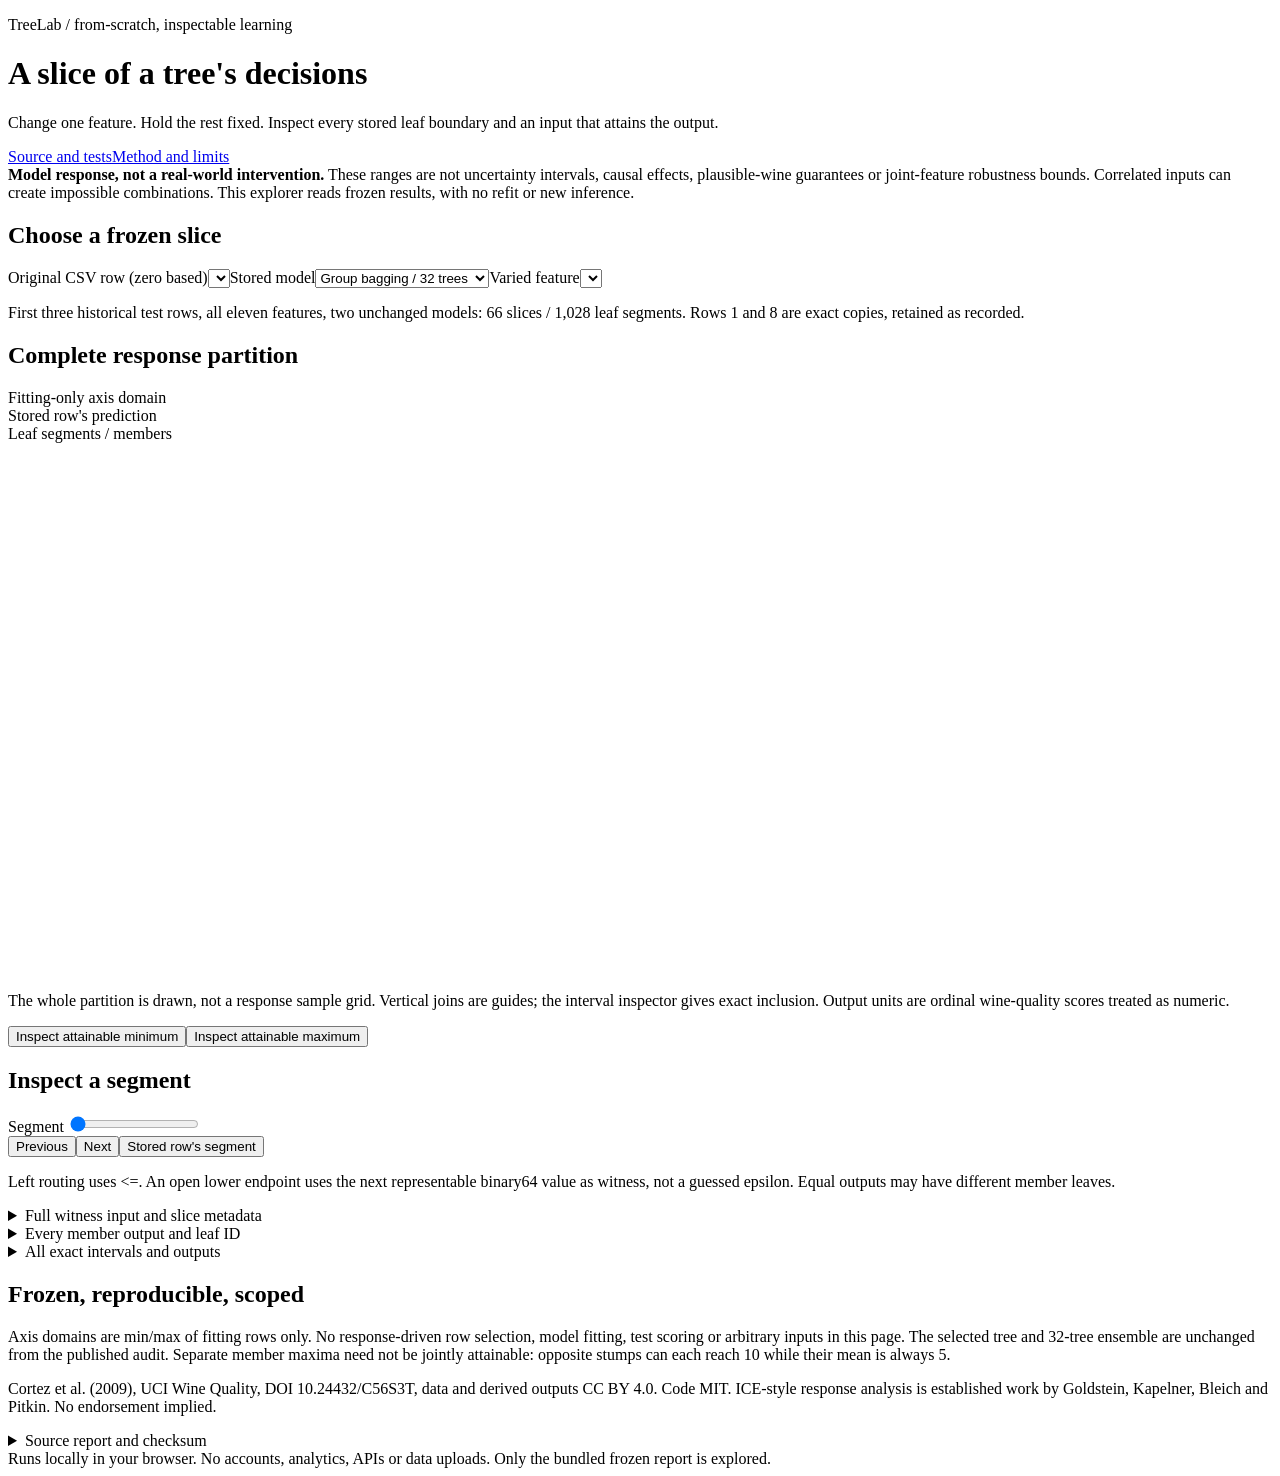
==== docs/index.html @ 9ac62d8c "Rename 1-index.html to index.html" ====
<!doctype html>
<html lang="en"><head><meta charset="utf-8"><meta name="viewport" content="width=device-width,initial-scale=1"><meta name="description" content="Explore 66 frozen tree-response slices. Exact boundaries, member leaves and attainable input witnesses. Model response, not causal effects or uncertainty."><title>TreeLab / response explorer</title><link rel="stylesheet" href="style.css"><script defer src="data.js"></script><script defer src="geometry.js"></script><script defer src="app.js"></script></head>
<body><main><header><p class="eyebrow">TreeLab / from-scratch, inspectable learning</p><h1>A slice of a tree's decisions</h1><p class="intro">Change one feature. Hold the rest fixed. Inspect every stored leaf boundary and an input that attains the output.</p><nav aria-label="Project"><a href="https://github.com/midya8/treelab">Source and tests</a><a href="https://github.com/midya8/treelab/blob/main/SWEEPS.md">Method and limits</a></nav></header>
<aside class="note"><strong>Model response, not a real-world intervention.</strong> These ranges are not uncertainty intervals, causal effects, plausible-wine guarantees or joint-feature robustness bounds. Correlated inputs can create impossible combinations. This explorer reads frozen results, with no refit or new inference.</aside>
<noscript><p>JavaScript is required for the explorer. The source repository contains the full JSON report and static audit figures.</p></noscript>
<p id="error" role="alert" hidden></p>
<section aria-labelledby="choose"><h2 id="choose">Choose a frozen slice</h2><div class="controls"><label>Original CSV row (zero based)<select id="row"></select></label><label>Stored model<select id="model"><option value="bagging_32">Group bagging / 32 trees</option><option value="selected_cart">Selected CART / one tree</option></select></label><label>Varied feature<select id="feature"></select></label></div><p class="caption">First three historical test rows, all eleven features, two unchanged models: 66 slices / 1,028 leaf segments. Rows 1 and 8 are exact copies, retained as recorded.</p></section>
<section aria-labelledby="response-title"><h2 id="response-title">Complete response partition</h2><div class="facts"><div><span>Fitting-only axis domain</span><strong id="domain"></strong></div><div><span>Stored row's prediction</span><strong id="base"></strong></div><div><span>Leaf segments / members</span><strong id="counts"></strong></div></div><p id="axis-title" class="caption"></p><svg id="chart" viewBox="0 0 960 390" role="img" aria-labelledby="chart-title chart-desc"><title id="chart-title">One-feature response</title><desc id="chart-desc">Piecewise-constant model response. Exact interval boundaries and values are available below.</desc><g id="chart-content"></g></svg><p class="caption">The whole partition is drawn, not a response sample grid. Vertical joins are guides; the interval inspector gives exact inclusion. Output units are ordinal wine-quality scores treated as numeric.</p>
<div class="extrema"><button id="minimum" type="button">Inspect attainable minimum</button><button id="maximum" type="button">Inspect attainable maximum</button></div><p id="extrema-summary"></p></section>
<section aria-labelledby="inspect"><h2 id="inspect">Inspect a segment</h2><label for="segment">Segment <output id="segment-label"></output></label><input id="segment" type="range" min="0" value="0" step="1"><div class="step-buttons"><button id="previous" type="button">Previous</button><button id="next" type="button">Next</button><button id="observed" type="button">Stored row's segment</button></div><div id="segment-info" class="facts" aria-live="polite"></div><p class="caption">Left routing uses &lt;=. An open lower endpoint uses the next representable binary64 value as witness, not a guessed epsilon. Equal outputs may have different member leaves.</p>
<details id="witness-details"><summary>Full witness input and slice metadata</summary><pre id="witness"></pre><div class="step-buttons"><button id="copy" type="button">Copy witness JSON</button><button id="download" type="button">Download witness JSON</button></div><p id="copy-status" role="status"></p></details>
<details id="members-details"><summary>Every member output and leaf ID</summary><p class="caption">This is the mean of the displayed members on one common axis segment, not an average of separately attainable extrema.</p><ol id="members"></ol></details>
<details id="all-segments-details"><summary>All exact intervals and outputs</summary><ol id="all-segments"></ol></details></section>
<section aria-labelledby="provenance"><h2 id="provenance">Frozen, reproducible, scoped</h2><p>Axis domains are min/max of fitting rows only. No response-driven row selection, model fitting, test scoring or arbitrary inputs in this page. The selected tree and 32-tree ensemble are unchanged from the published audit. Separate member maxima need not be jointly attainable: opposite stumps can each reach 10 while their mean is always 5.</p><p class="caption">Cortez et al. (2009), UCI Wine Quality, DOI 10.24432/C56S3T, data and derived outputs CC BY 4.0. Code MIT. ICE-style response analysis is established work by Goldstein, Kapelner, Bleich and Pitkin. No endorsement implied.</p><details><summary>Source report and checksum</summary><p id="source-path"></p><code id="source-hash"></code><p>Verify against the repository report with SHA-256. This is a provenance check, not a signature.</p></details></section>
<footer>Runs locally in your browser. No accounts, analytics, APIs or data uploads. Only the bundled frozen report is explored.</footer></main></body></html>
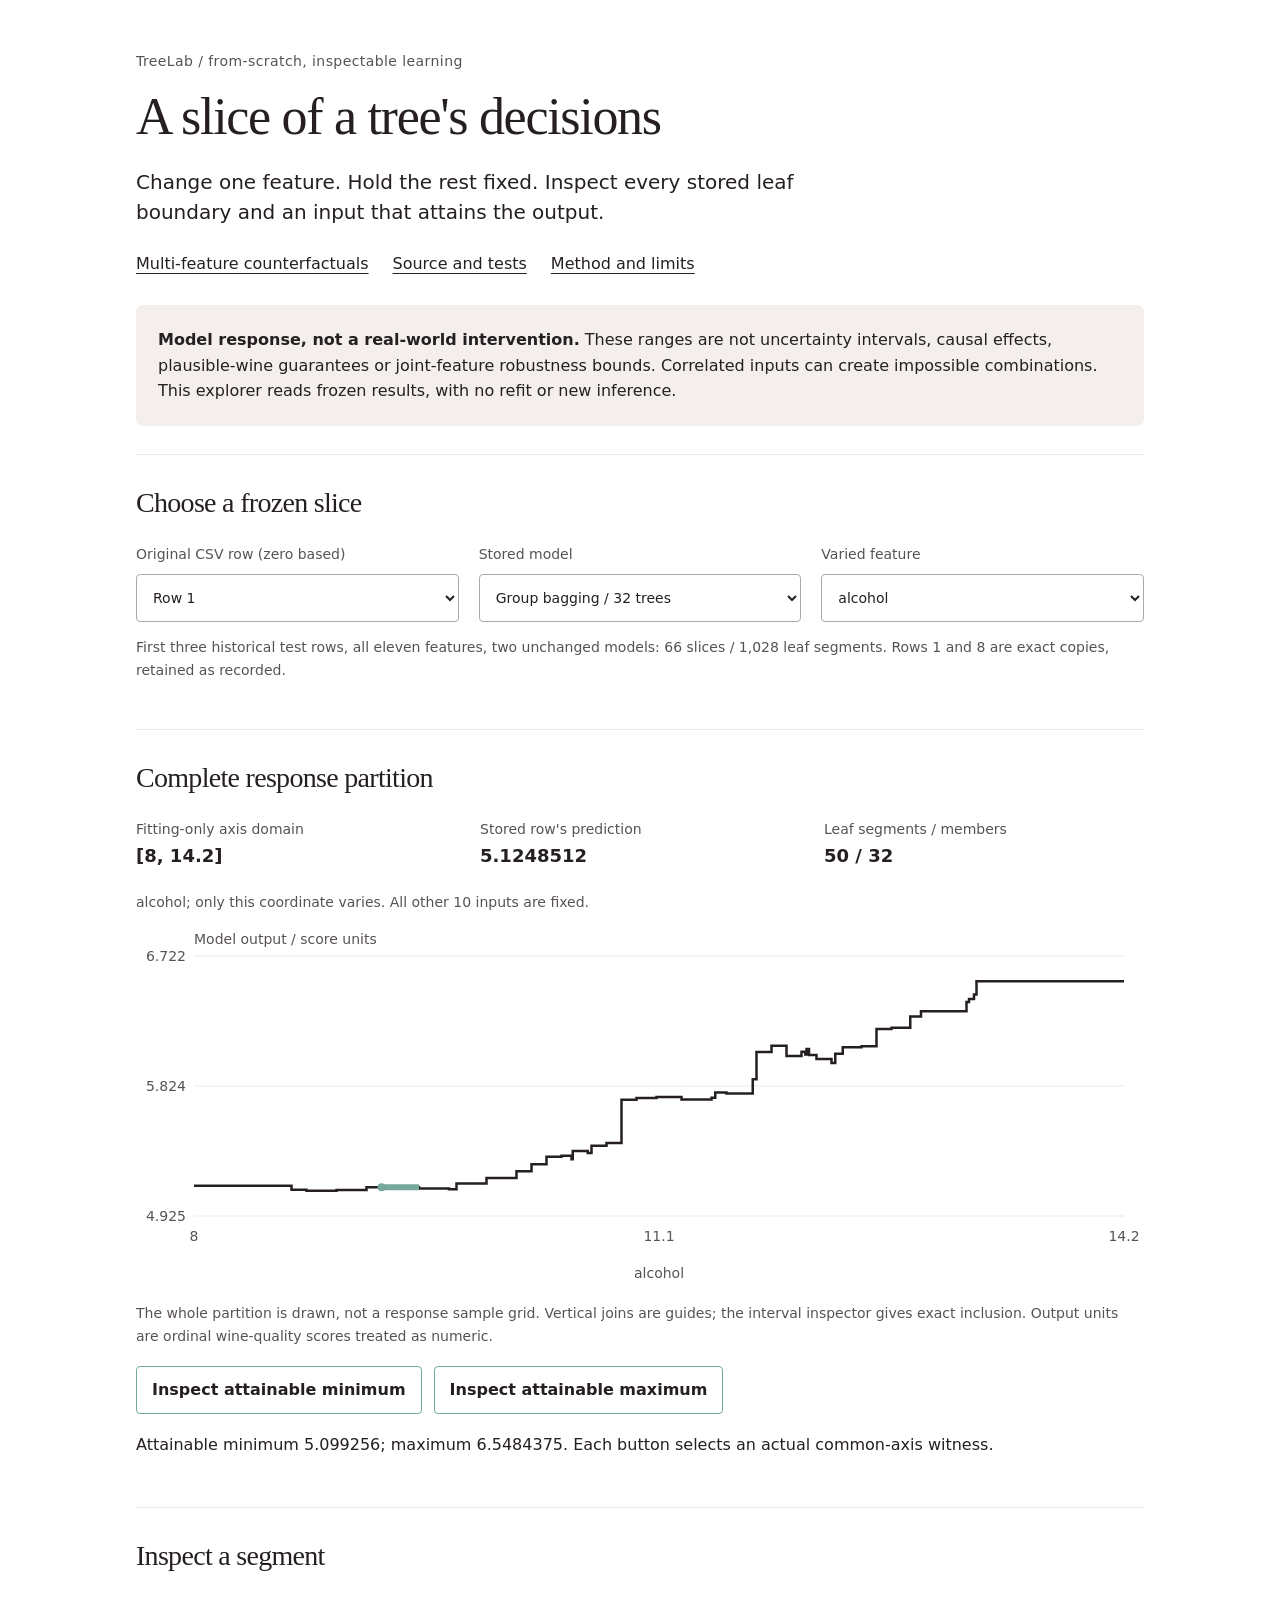
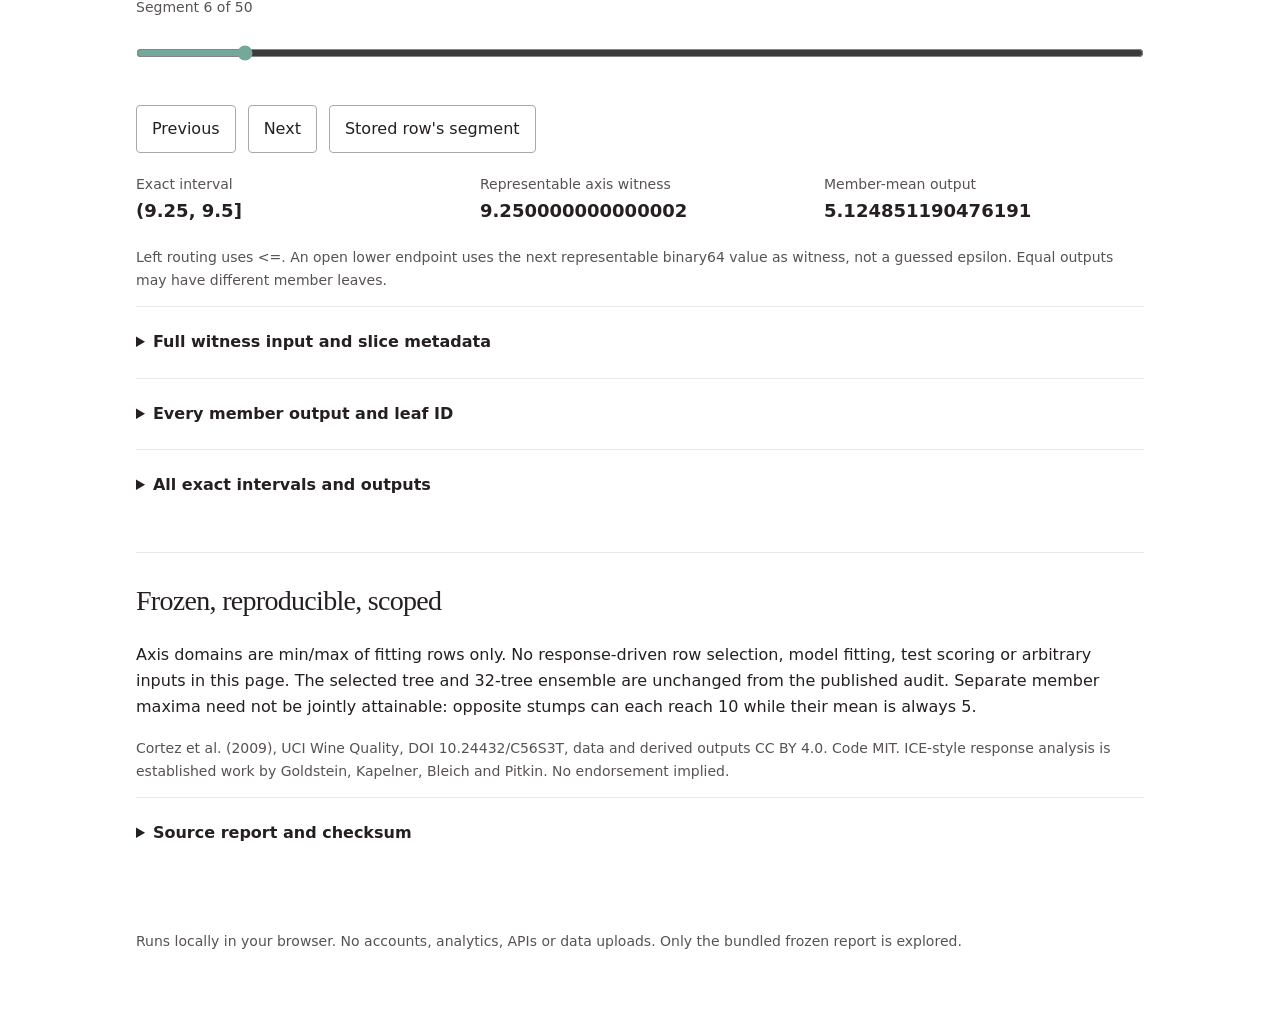
==== commit 7f81eb6b: "Update index.html" ====
--- a/docs/index.html
+++ b/docs/index.html
@@ -1,6 +1,6 @@
 <!doctype html>
 <html lang="en"><head><meta charset="utf-8"><meta name="viewport" content="width=device-width,initial-scale=1"><meta name="description" content="Explore 66 frozen tree-response slices. Exact boundaries, member leaves and attainable input witnesses. Model response, not causal effects or uncertainty."><title>TreeLab / response explorer</title><link rel="stylesheet" href="style.css"><script defer src="data.js"></script><script defer src="geometry.js"></script><script defer src="app.js"></script></head>
-<body><main><header><p class="eyebrow">TreeLab / from-scratch, inspectable learning</p><h1>A slice of a tree's decisions</h1><p class="intro">Change one feature. Hold the rest fixed. Inspect every stored leaf boundary and an input that attains the output.</p><nav aria-label="Project"><a href="https://github.com/midya8/treelab">Source and tests</a><a href="https://github.com/midya8/treelab/blob/main/SWEEPS.md">Method and limits</a></nav></header>
+<body><main><header><p class="eyebrow">TreeLab / from-scratch, inspectable learning</p><h1>A slice of a tree's decisions</h1><p class="intro">Change one feature. Hold the rest fixed. Inspect every stored leaf boundary and an input that attains the output.</p><nav aria-label="Project"><a href="counterfactual.html">Multi-feature counterfactuals</a><a href="https://github.com/midya8/treelab">Source and tests</a><a href="https://github.com/midya8/treelab/blob/main/SWEEPS.md">Method and limits</a></nav></header>
 <aside class="note"><strong>Model response, not a real-world intervention.</strong> These ranges are not uncertainty intervals, causal effects, plausible-wine guarantees or joint-feature robustness bounds. Correlated inputs can create impossible combinations. This explorer reads frozen results, with no refit or new inference.</aside>
 <noscript><p>JavaScript is required for the explorer. The source repository contains the full JSON report and static audit figures.</p></noscript>
 <p id="error" role="alert" hidden></p>
--- a/docs/style.css
+++ b/docs/style.css
@@ -0,0 +1 @@
+:root{color-scheme:light;--ink:#251f21;--muted:#585254;--rule:#eae9ea;--teal:#73a89a;--ground:#f4efec}*{box-sizing:border-box}body{margin:0;background:white;color:var(--ink);font:16px/1.65 system-ui,-apple-system,sans-serif}main{max-width:1080px;margin:auto;padding:36px}h1,h2{font-family:Georgia,serif;font-weight:400;letter-spacing:-.025em;line-height:1.15}h1{font-size:clamp(32px,5vw,52px);margin:12px 0 20px}h2{font-size:28px;margin:0 0 24px}.eyebrow,.caption,footer{color:var(--muted)}.eyebrow{font-size:14px;letter-spacing:.03em}.intro{max-width:750px;font-size:20px;line-height:1.5}nav{display:flex;gap:24px;flex-wrap:wrap;margin:24px 0}a{color:var(--ink);text-underline-offset:4px}a:hover{text-decoration-thickness:2px}.note{background:var(--ground);border-radius:8px;padding:22px;margin:28px 0;line-height:1.6}section{padding:32px 0;border-top:1px solid var(--rule)}.controls{display:grid;grid-template-columns:repeat(3,minmax(0,1fr));gap:20px}label{display:block;font-size:14px;color:var(--muted)}select,button,input{font:inherit}select{width:100%;margin-top:8px;padding:12px;border:1px solid #aaa;border-radius:4px;background:white;color:var(--ink);min-height:48px}.caption{font-size:14px;line-height:1.65}button{background:white;border:1px solid #aaa;border-radius:4px;padding:10px 15px;min-height:46px;color:var(--ink);cursor:pointer}button:hover:not(:disabled){background:var(--ground)}button:disabled{opacity:.5;cursor:default}button:focus-visible,select:focus-visible,summary:focus-visible,input:focus-visible{outline:3px solid var(--teal);outline-offset:4px}.facts{display:grid;grid-template-columns:repeat(3,minmax(0,1fr));gap:24px;margin:20px 0}.facts span{display:block;font-size:14px;color:var(--muted)}.facts strong{display:block;font-size:18px;font-weight:600;overflow-wrap:anywhere}.extrema,.step-buttons{display:flex;flex-wrap:wrap;gap:12px;margin:18px 0}.extrema button{border-color:var(--teal);font-weight:600}svg{width:100%;height:auto;display:block;overflow:visible}input[type=range]{width:100%;height:44px;accent-color:var(--teal);margin:12px 0}.selected-output{color:var(--teal);font-weight:600}details{border-top:1px solid var(--rule);padding:12px 0}summary{cursor:pointer;padding:10px 0;min-height:44px;font-weight:600}pre,code{font:13px/1.6 ui-monospace,monospace;white-space:pre-wrap;overflow-wrap:anywhere}pre{background:#faf9f8;padding:18px;border-radius:4px}ol{padding-left:24px}li{padding:8px 0;overflow-wrap:anywhere}#members{display:grid;grid-template-columns:repeat(2,minmax(0,1fr));gap:0 32px}#all-segments button{text-align:left;width:100%;font-size:14px}footer{padding:30px 0;font-size:14px}#error{color:#a51d1d}p{overflow-wrap:anywhere}@media(max-width:700px){main{padding:24px}h2{font-size:24px}.controls,.facts{grid-template-columns:1fr;gap:16px}.facts{margin:18px 0}.facts strong{font-size:17px}.note{padding:18px}.intro{font-size:18px}#members{grid-template-columns:1fr}section{padding:26px 0}.extrema button{width:100%}svg{min-height:185px}button{max-width:100%}}@media(prefers-reduced-motion:reduce){*{scroll-behavior:auto}}
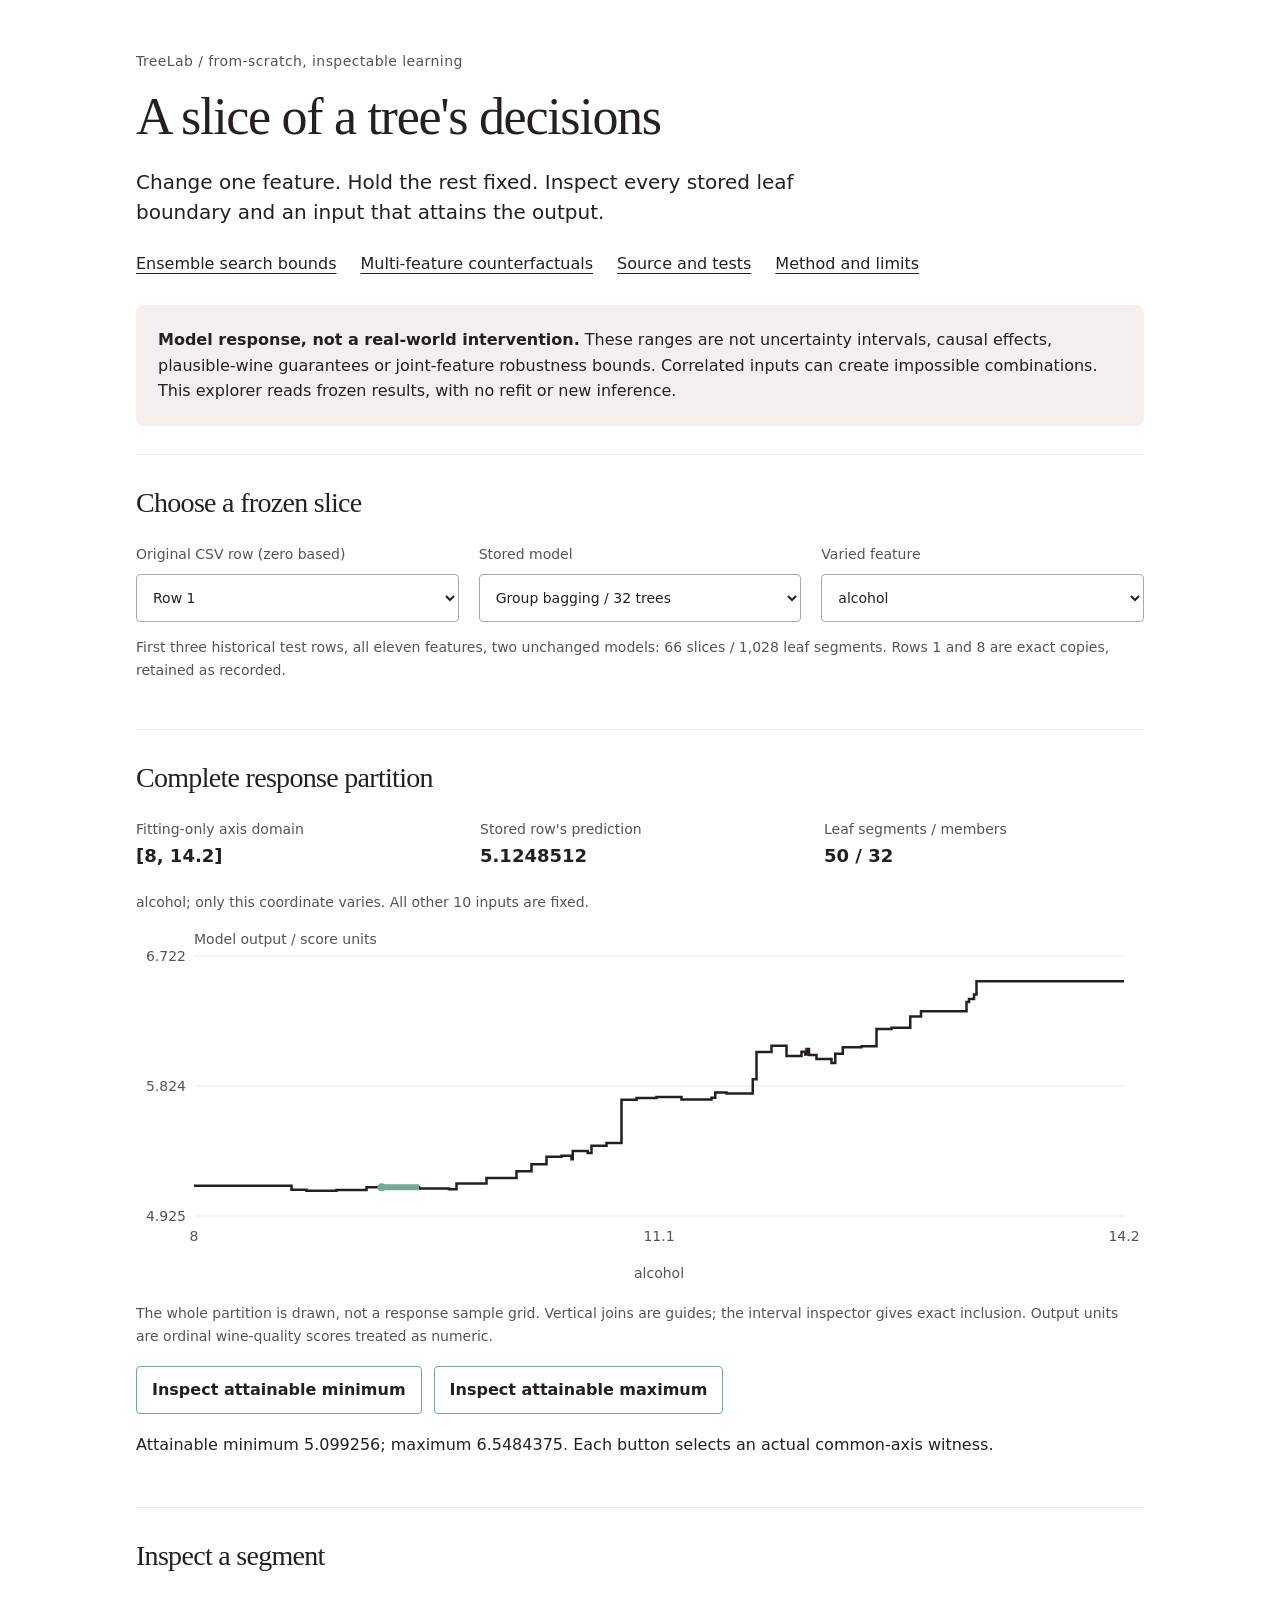
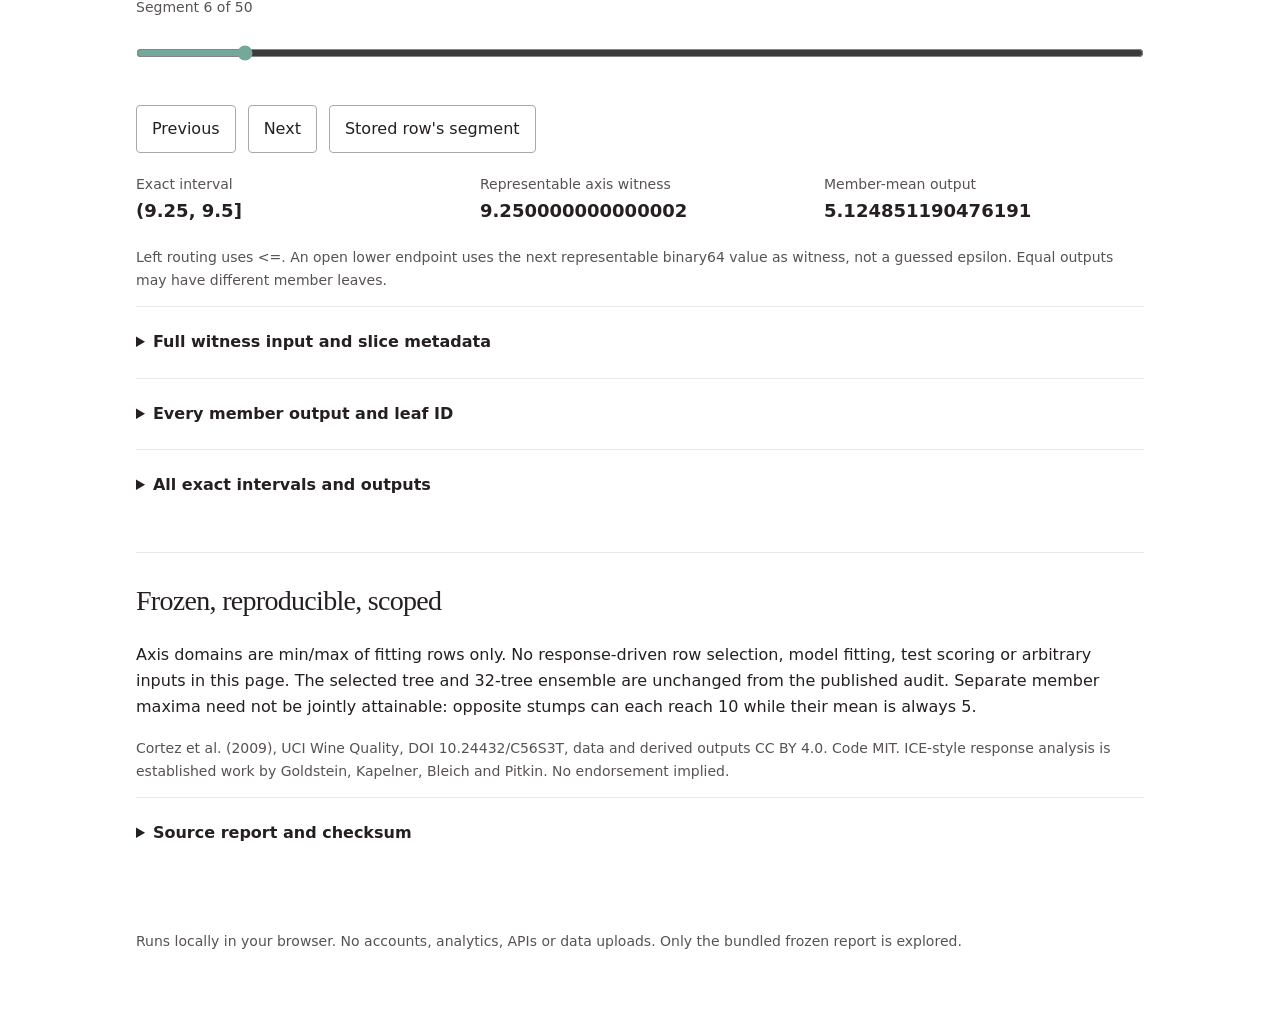
==== commit 9242418d: "Update index.html" ====
--- a/docs/index.html
+++ b/docs/index.html
@@ -1,6 +1,6 @@
 <!doctype html>
 <html lang="en"><head><meta charset="utf-8"><meta name="viewport" content="width=device-width,initial-scale=1"><meta name="description" content="Explore 66 frozen tree-response slices. Exact boundaries, member leaves and attainable input witnesses. Model response, not causal effects or uncertainty."><title>TreeLab / response explorer</title><link rel="stylesheet" href="style.css"><script defer src="data.js"></script><script defer src="geometry.js"></script><script defer src="app.js"></script></head>
-<body><main><header><p class="eyebrow">TreeLab / from-scratch, inspectable learning</p><h1>A slice of a tree's decisions</h1><p class="intro">Change one feature. Hold the rest fixed. Inspect every stored leaf boundary and an input that attains the output.</p><nav aria-label="Project"><a href="counterfactual.html">Multi-feature counterfactuals</a><a href="https://github.com/midya8/treelab">Source and tests</a><a href="https://github.com/midya8/treelab/blob/main/SWEEPS.md">Method and limits</a></nav></header>
+<body><main><header><p class="eyebrow">TreeLab / from-scratch, inspectable learning</p><h1>A slice of a tree's decisions</h1><p class="intro">Change one feature. Hold the rest fixed. Inspect every stored leaf boundary and an input that attains the output.</p><nav aria-label="Project"><a href="forest.html">Ensemble search bounds</a><a href="counterfactual.html">Multi-feature counterfactuals</a><a href="https://github.com/midya8/treelab">Source and tests</a><a href="https://github.com/midya8/treelab/blob/main/SWEEPS.md">Method and limits</a></nav></header>
 <aside class="note"><strong>Model response, not a real-world intervention.</strong> These ranges are not uncertainty intervals, causal effects, plausible-wine guarantees or joint-feature robustness bounds. Correlated inputs can create impossible combinations. This explorer reads frozen results, with no refit or new inference.</aside>
 <noscript><p>JavaScript is required for the explorer. The source repository contains the full JSON report and static audit figures.</p></noscript>
 <p id="error" role="alert" hidden></p>
